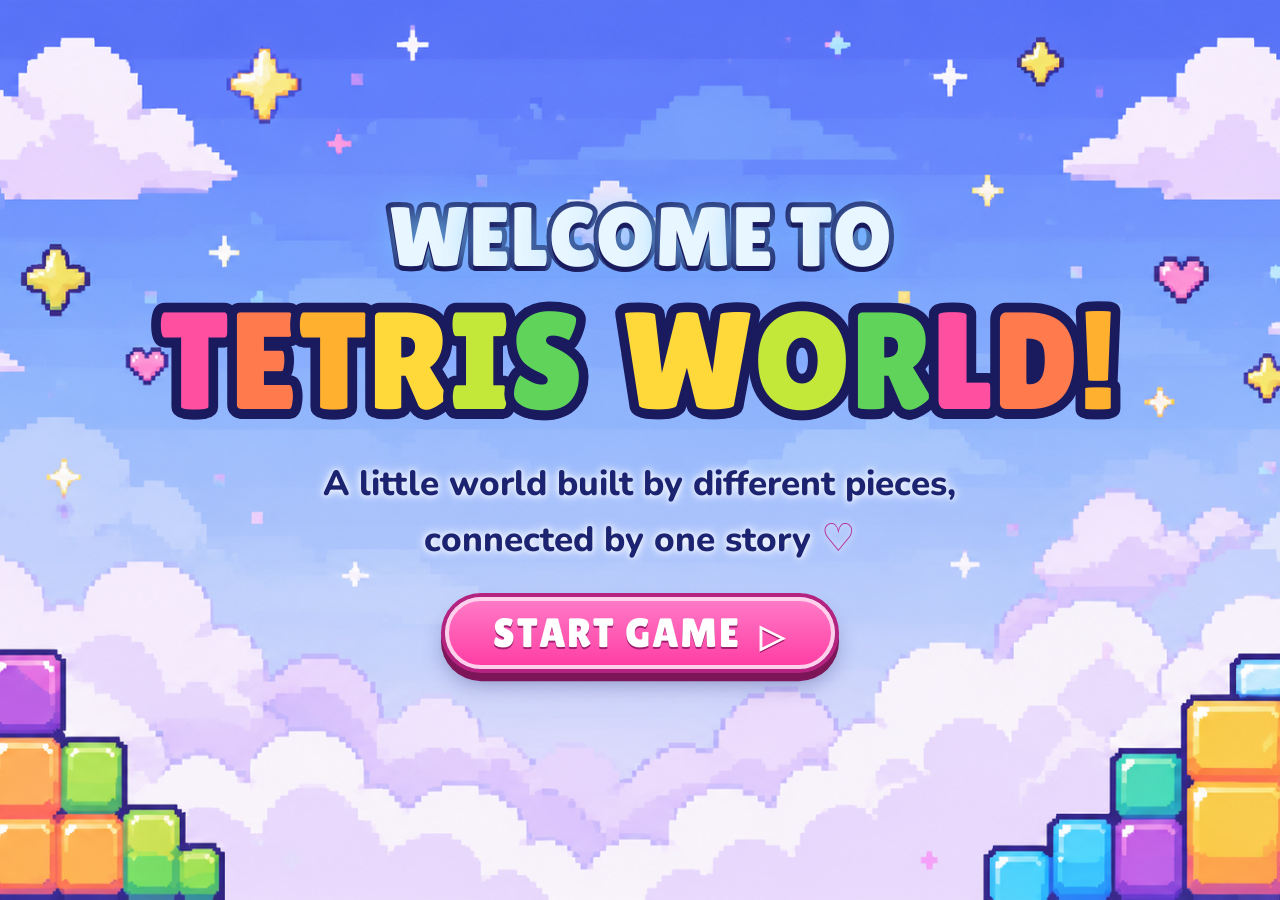
==== index.html @ 0e8a527f "Initial Tetris World website" ====
<!DOCTYPE html>
<html lang="id">

<head>
  <meta charset="utf-8">
  <meta name="viewport" content="width=device-width, initial-scale=1, viewport-fit=cover">
  <title>TETRIS – The Little Arcade of Memories</title>
  <link href="https://fonts.googleapis.com/css2?family=Lilita+One&family=Nunito:wght@700;800&display=swap"
    rel="stylesheet">
  <link rel="stylesheet" href="style.css?v=3">
</head>

<body>

  <!-- OPENING SCREEN (full layar) | background: bg/bg1 -->
  <main class="screen on" id="opening" data-bg="bg1">
    <div class="content">
      <h1 class="title">
        <span class="l1">WELCOME TO</span>
        <span class="l2"><span class="w" id="t1">TETRIS</span><span class="w" id="t2">WORLD!</span></span>
      </h1>
      <p class="sub">A little world built by different pieces,<br>connected by one story <span class="heart">♡</span>
      </p>
      <button class="btn" id="start">START GAME <span class="tri">▷</span></button>
    </div>
  </main>

  <script src="script.js?v=3"></script>
</body>

</html>
---- style.css ----
/* ===== WARNA (ubah di sini) ===== */
:root {
  --ink: #1a1a5e;
  /* garis tepi tulisan */
  --text: #1c2370;
  /* warna teks keterangan */
  --pink: #ff3fa4;
  --pink2: #ff79c6;
  --yellow: #ffd400;
  --cyan: #00d1ff;
  --blue: #1b6bff;
  --purple: #7a1fff;
}

* {
  box-sizing: border-box;
  margin: 0
}

html,
body {
  height: 100%
}

body {
  font-family: Nunito, system-ui, sans-serif;
  background: var(--blue);
  overflow: hidden
}

/* ===== layar penuh ===== */
.screen {
  display: flex;
  animation: fade .4s;
  position: fixed;
  inset: 0;
  width: 100vw;
  height: 100vh;
  height: 100dvh;
  align-items: center;
  justify-content: center;
  padding: max(16px, env(safe-area-inset-top)) 12px max(16px, env(safe-area-inset-bottom));
  background: linear-gradient(180deg, var(--cyan) 0%, var(--blue) 55%, var(--purple) 100%) center bottom/cover no-repeat
}

.content {
  text-align: center;
  display: flex;
  flex-direction: column;
  align-items: center;
  gap: min(3.2vh, 3vw);
  width: 100%;
  max-width: 96vw;
  margin-bottom: 4vh
}

@keyframes fade {
  from {
    opacity: 0
  }

  to {
    opacity: 1
  }
}

/* ===== judul (ukuran mengikuti lebar & tinggi layar) ===== */
.title {
  display: flex;
  flex-direction: column;
  align-items: center;
  font-family: "Lilita One", "Baloo 2", system-ui, sans-serif;
  font-weight: 400;
  letter-spacing: .02em;
  line-height: 1;
  animation: pop .7s cubic-bezier(.3, 1.6, .5, 1) both
}

.title .l1,
.title .w {
  paint-order: stroke fill;
  -webkit-text-stroke: .14em var(--ink);
  text-shadow: 0 .07em 0 var(--ink)
}

.title .l1 {
  font-size: min(6.6vw, 10vh);
  color: #e8f6ff;
  margin-bottom: min(1.2vh, 1vw);
  -webkit-text-stroke-width: .12em;
  text-shadow: 0 .06em 0 var(--ink), 0 0 .4em rgba(120, 200, 255, .9)
}

.title .l2 {
  display: flex;
  justify-content: center;
  gap: .28em;
  white-space: nowrap;
  font-size: min(10.8vw, 17vh)
}

.title .l2 .w {
  display: inline-block
}

/* gerakan huruf: loncat + goyang, bergantian per huruf */
.title .ch {
  display: inline-block;
  white-space: pre;
  transform-origin: 50% 88%
}

@keyframes jig {

  0%,
  55%,
  100% {
    transform: translateY(0) rotate(0) scale(1)
  }

  12% {
    transform: translateY(-.16em) rotate(-5deg) scale(1.06, .96)
  }

  24% {
    transform: translateY(0) rotate(0) scale(.96, 1.05)
  }

  36% {
    transform: translateY(-.07em) rotate(4deg) scale(1)
  }
}

@keyframes pop {
  from {
    transform: scale(.5);
    opacity: 0
  }

  to {
    transform: none;
    opacity: 1
  }
}

/* ===== keterangan ===== */
.sub {
  font-weight: 800;
  font-size: min(3.5vw, 3.9vh);
  line-height: 1.5;
  color: var(--text);
  text-shadow: 0 0 6px #fff, 0 0 12px rgba(255, 255, 255, .95)
}

.heart {
  color: #b1349f;
  font-size: 1.1em
}

/* ===== tombol ===== */
.btn {
  font-family: "Lilita One", system-ui, sans-serif;
  font-size: min(4vw, 4.5vh);
  letter-spacing: .04em;
  color: #fff;
  text-shadow: 0 .05em 0 #a0206f;
  background: linear-gradient(180deg, var(--pink2), var(--pink));
  border: .1em solid #ffd0ec;
  border-radius: 999px;
  padding: .22em 1.1em;
  box-shadow: 0 0 0 .1em #b3237f, 0 .2em 0 .1em #7d1658, 0 .35em .55em rgba(20, 18, 90, .35);
  cursor: pointer;
  transition: transform .1s, box-shadow .1s;
  animation: bob 1.6s ease-in-out infinite
}

.btn .tri {
  margin-left: .3em;
  font-size: .8em;
  -webkit-text-stroke: 1px #fff
}

.btn:hover {
  filter: brightness(1.08)
}

.btn:active {
  animation: none;
  transform: translateY(.12em);
  box-shadow: 0 0 0 .1em #b3237f, 0 .04em 0 .1em #7d1658
}

@keyframes bob {
  50% {
    transform: translateY(-5px)
  }
}
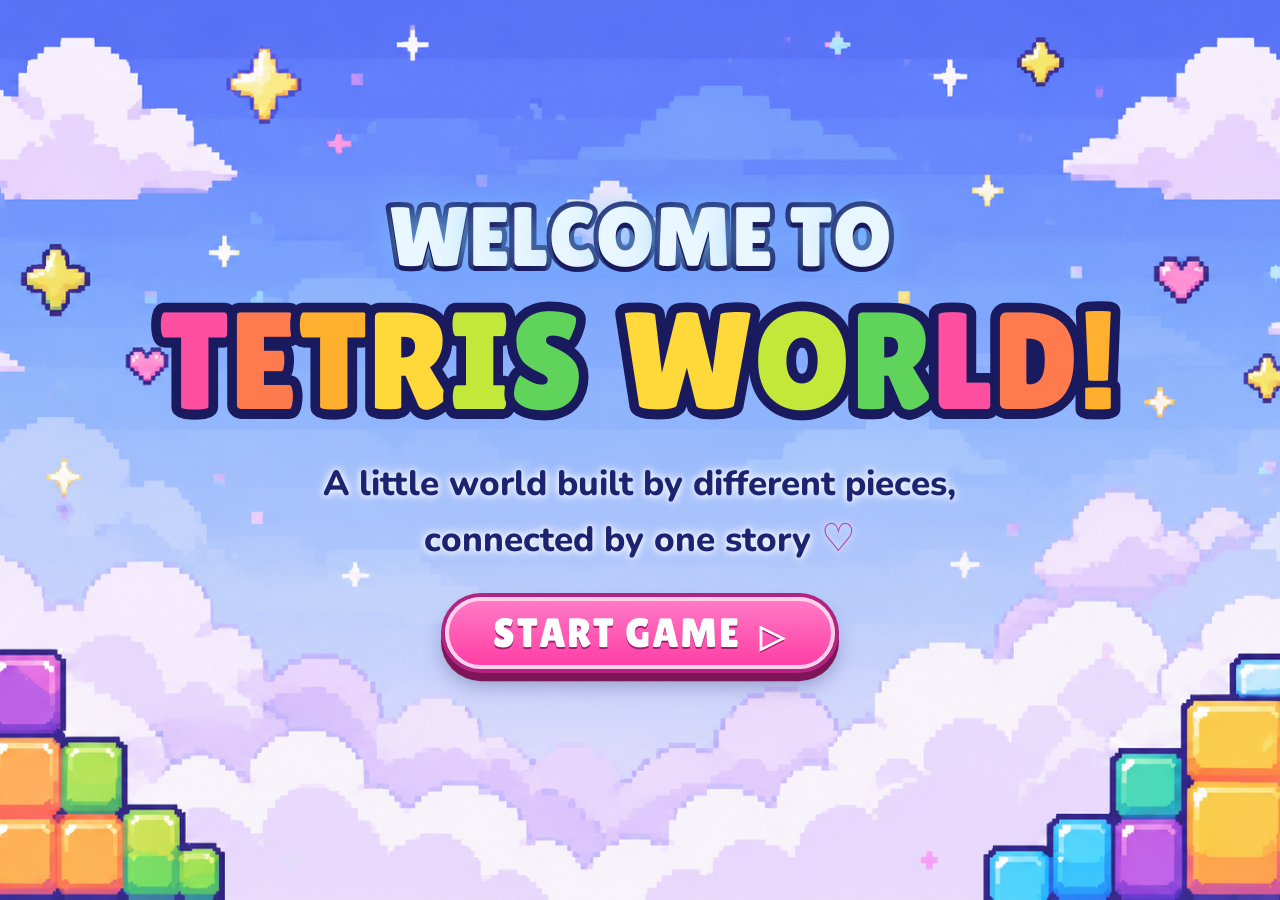
==== commit 840ff70f: "perbarui tampilan HP" ====
--- a/index.html
+++ b/index.html
@@ -26,6 +26,7 @@
   </main>
 
   <script src="script.js?v=3"></script>
+  <script src="rotate.js?v=1"></script>
 </body>
 
 </html>
